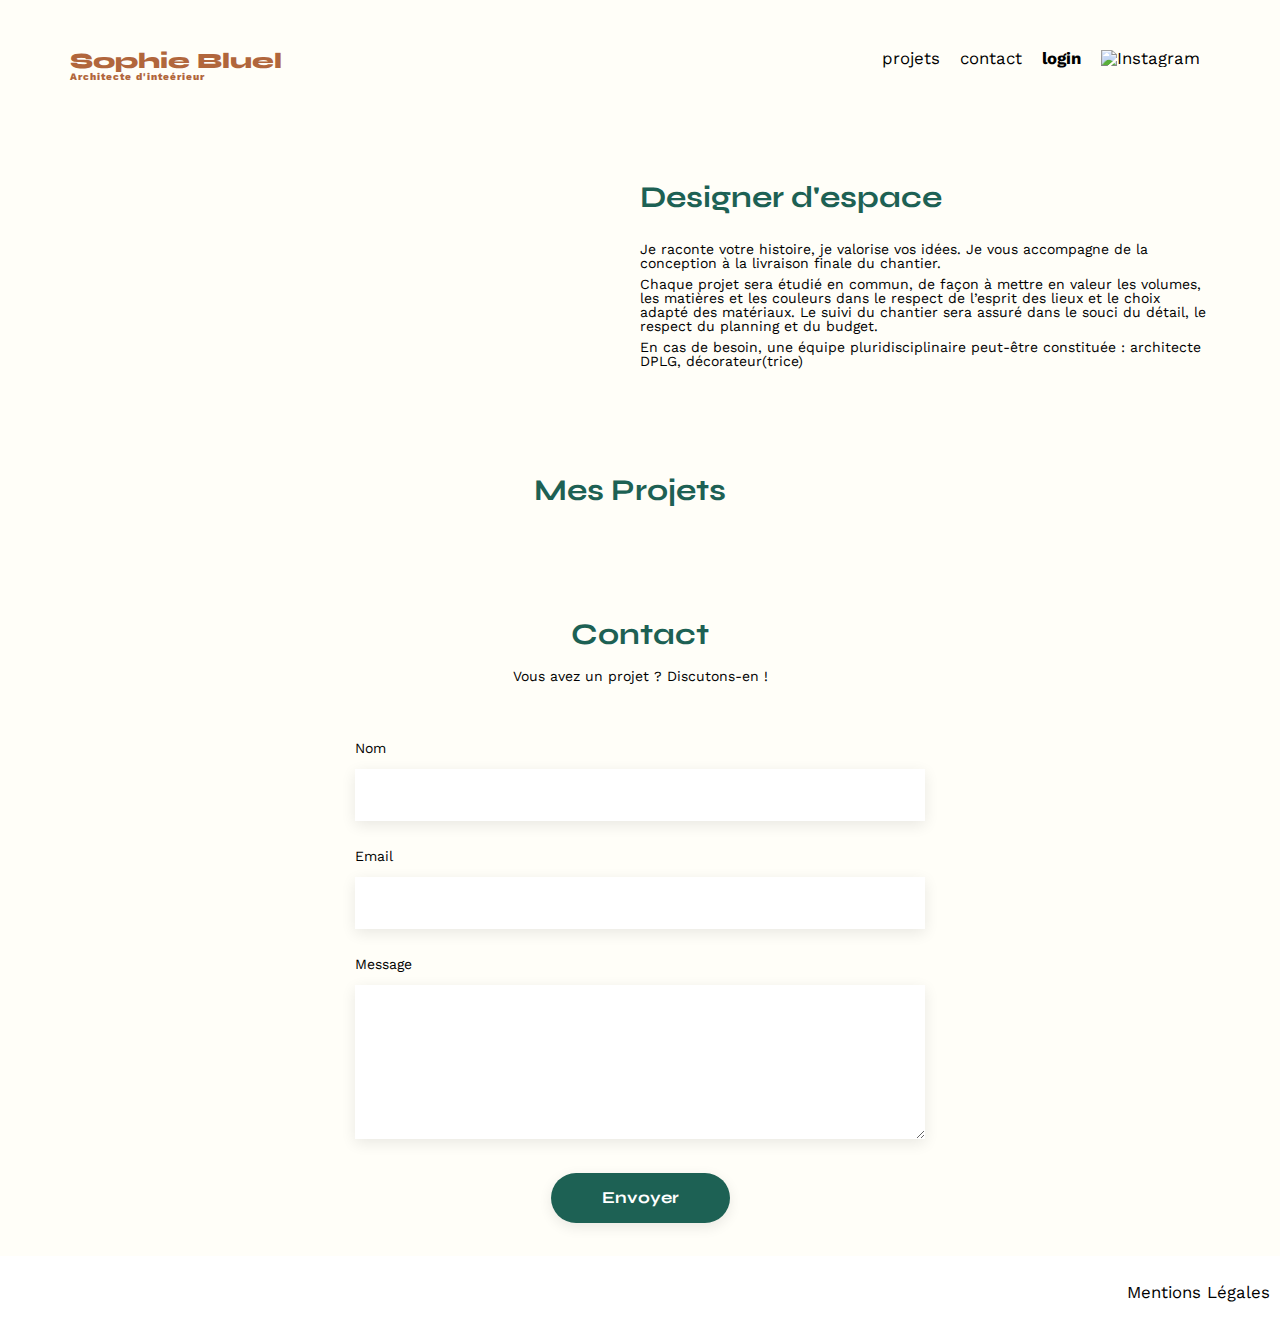
==== FrontEnd/index.html @ 90f551bc "Login fonctionnel" ====
<!DOCTYPE html>
<html lang="fr">

<head>
	<meta charset="UTF-8">
	<title>Sophie Bluel - Architecte d'intérieur</title>
	<meta name="viewport" content="width=device-width, initial-scale=1.0">
	<link rel="preconnect" href="https://fonts.googleapis.com">
	<link rel="preconnect" href="https://fonts.gstatic.com" crossorigin>
	<link href="https://fonts.googleapis.com/css2?family=Syne:wght@700;800&family=Work+Sans&display=swap"
		rel="stylesheet">
	<link rel="stylesheet" href="https://cdnjs.cloudflare.com/ajax/libs/font-awesome/6.6.0/css/all.min.css"
		integrity="sha512-Kc323vGBEqzTmouAECnVceyQqyqdsSiqLQISBL29aUW4U/M7pSPA/gEUZQqv1cwx4OnYxTxve5UMg5GT6L4JJg=="
		crossorigin="anonymous" referrerpolicy="no-referrer" />
	<meta name="description" content="">
	<link rel="stylesheet" href="./assets/css/style.css">
	<script type="module" src="./assets/js/script.js" defer></script>
	<script type="module" src="./assets/js/verification.js" defer></script>
</head>

<body>
	<header class="site-header">
		<div class="topbar hide_element">
			<div class="topbar__container">
				<i class="fa-regular fa-pen-to-square"></i>
				<p class="topbar__txt">Mode édition</p>
			</div>
		</div>
		<div class="site-header__container">
			<h1>Sophie Bluel <span>Architecte d'inteérieur</span></h1>
			<nav class="navbar">
				<ul>
					<li>projets</li>
					<li>contact</li>
					<a href="" class="navbar__link">
						<li class="js-navlogin bold-font">login</li>
					</a>
					<li><img src="./assets/icons/instagram.png" alt="Instagram"></li>
				</ul>
			</nav>
		</div>
	</header>
	<main>
		<section id="introduction">
			<figure>
				<img src="./assets/images/sophie-bluel.png" alt="">
			</figure>
			<article>
				<h2>Designer d'espace</h2>
				<p>Je raconte votre histoire, je valorise vos idées. Je vous accompagne de la conception à la livraison
					finale du chantier.</p>
				<p>Chaque projet sera étudié en commun, de façon à mettre en valeur les volumes, les matières et les
					couleurs dans le respect de l’esprit des lieux et le choix adapté des matériaux. Le suivi du
					chantier sera assuré dans le souci du détail, le respect du planning et du budget.</p>
				<p>En cas de besoin, une équipe pluridisciplinaire peut-être constituée : architecte DPLG,
					décorateur(trice)</p>
			</article>
		</section>
		<section id="portfolio" class="portfolio">
			<div class="portfolio__titlegroup">
				<h2>Mes Projets</h2>
				<div class="portfolio__editbutton hide_element">
					<i class="fa-regular fa-pen-to-square"></i>
					<p>modifier</p>
				</div>
			</div>
			<div class="portfolio__filterbar"></div>
			<div class="gallery">
			</div>
		</section>
		<section id="contact">
			<h2>Contact</h2>
			<p>Vous avez un projet ? Discutons-en !</p>
			<form action="#" method="post">
				<label for="name">Nom</label>
				<input type="text" name="name" id="name">
				<label for="email">Email</label>
				<input type="email" name="email" id="email">
				<label for="message">Message</label>
				<textarea name="message" id="message" cols="30" rows="10"></textarea>
				<input type="submit" value="Envoyer">
			</form>
		</section>
	</main>

	<footer>
		<nav>
			<ul>
				<li>Mentions Légales</li>
			</ul>
		</nav>
	</footer>
</body>

</html>
---- FrontEnd/assets/css/style.css ----
/* http://meyerweb.com/eric/tools/css/reset/
   v2.0 | 20110126
   License: none (public domain)
*/
html,
body,
div,
span,
applet,
object,
iframe,
h1,
h2,
h3,
h4,
h5,
h6,
p,
blockquote,
pre,
a,
abbr,
acronym,
address,
big,
cite,
code,
del,
dfn,
em,
img,
ins,
kbd,
q,
s,
samp,
small,
strike,
strong,
sub,
sup,
tt,
var,
b,
u,
i,
center,
dl,
dt,
dd,
ol,
ul,
li,
fieldset,
form,
label,
legend,
table,
caption,
tbody,
tfoot,
thead,
tr,
th,
td,
article,
aside,
canvas,
details,
embed,
figure,
figcaption,
footer,
header,
hgroup,
menu,
nav,
output,
ruby,
section,
summary,
time,
mark,
audio,
video {
  margin: 0;
  padding: 0;
  border: 0;
  font-size: 100%;
  font: inherit;
  vertical-align: baseline;
  background: #FFFEF8;
}

/* HTML5 display-role reset for older browsers */
article,
aside,
details,
figcaption,
figure,
footer,
header,
hgroup,
menu,
nav,
section {
  display: block;
}

html {
  min-height: 100vh;
}

html,
body {
  height: 100%;
}

main {
  width: 100%;
  max-width: 1140px;
  margin: 0 auto;
}

main {
  display: flex;
  flex-direction: column;
  align-items: center;
  flex: 1;
}

body {
  min-height: 100vh;
  display: flex;
  flex-direction: column;
  align-items: center;
  line-height: 1;
}

ol,
ul {
  list-style: none;
}

blockquote,
q {
  quotes: none;
}

blockquote:before,
blockquote:after,
q:before,
q:after {
  content: "";
  content: none;
}

table {
  border-collapse: collapse;
  border-spacing: 0;
}

/** end reset css**/
/** index **/
html .hide_element {
  display: none;
}

.bold-font {
  font-weight: bold;
}

body {
  font-family: "Work Sans";
  font-size: 14px;
}

.site-header {
  width: 100%;
  display: flex;
  flex-direction: column;
  align-items: center;
}
.site-header__logo {
  text-decoration: none;
}
.site-header__container {
  width: 100%;
  max-width: 1140px;
  display: flex;
  justify-content: space-between;
  margin: 50px 0;
}

.topbar {
  height: 59px;
  display: flex;
  justify-content: center;
  align-items: center;
  width: 100%;
  background-color: black;
}
.topbar__container {
  display: flex;
  gap: 5px;
  background-color: inherit;
}
.topbar__txt {
  background-color: inherit;
  color: white;
  font-family: "Work Sans";
  font-weight: 400;
  font-size: 16px;
}
.topbar i {
  color: white;
  background-color: inherit;
}

section {
  margin: 50px 0;
}

h1 {
  display: flex;
  flex-direction: column;
  font-family: "Syne";
  font-size: 22px;
  font-weight: 800;
  color: #B1663C;
}

h1 > span {
  font-family: "Work Sans";
  font-size: 10px;
  letter-spacing: 0.1em;
}

h2 {
  font-family: "Syne";
  font-weight: 700;
  font-size: 30px;
  color: #1D6154;
}

nav ul {
  display: flex;
  align-items: center;
  list-style-type: none;
}

nav li {
  padding: 0 10px;
  font-size: 1.2em;
}

.navbar__link {
  text-decoration: none;
  color: inherit;
}

li:hover {
  color: #B1663C;
}

#introduction {
  display: flex;
  align-items: center;
}

#introduction figure {
  flex: 1;
}

#introduction img {
  display: block;
  margin: auto;
  width: 80%;
}

#introduction article {
  flex: 1;
}

#introduction h2 {
  margin-bottom: 1em;
}

#introduction p {
  margin-bottom: 0.5em;
}

#portfolio {
  display: flex;
  flex-direction: column;
  justify-content: center;
  align-items: center;
  width: 100%;
}

#portfolio h2 {
  text-align: center;
}

.portfolio__titlegroup {
  display: flex;
  align-items: center;
  justify-content: center;
  margin-bottom: 1em;
}
.portfolio__titlegroup h2 {
  margin-right: 20px;
  margin-bottom: 0;
}
.portfolio__editbutton {
  display: flex;
  gap: 5px;
}
.portfolio__filterbar {
  display: flex;
  width: 100%;
  justify-content: center;
  gap: 10px;
  margin: 10px 0 40px 0;
}
.portfolio__filterbutton {
  font-family: "Syne";
  font-weight: 700;
  border: 1px solid #1D6154;
  text-align: center;
  border-radius: 40px;
  padding: 10px;
  color: #1D6154;
  min-width: 75px;
}
.portfolio__filterbutton:hover {
  color: white;
  background-color: #1D6154;
}

.gallery {
  display: grid;
  grid-template-columns: 1fr 1fr 1fr;
  grid-column-gap: 20px;
  grid-row-gap: 20px;
}

.gallery img {
  width: 100%;
  height: 407px;
}

#contact {
  width: 50%;
  margin: auto;
}

#contact > * {
  text-align: center;
}

#contact h2 {
  margin-bottom: 20px;
}

#contact form {
  text-align: left;
  margin-top: 30px;
  display: flex;
  flex-direction: column;
}

#contact input {
  min-width: 179px;
  height: 50px;
  font-size: 1.2em;
  border: none;
  box-shadow: 0px 4px 14px rgba(0, 0, 0, 0.09);
}

#contact label {
  margin: 2em 0 1em 0;
}

#contact textarea {
  border: none;
  box-shadow: 0px 4px 14px rgba(0, 0, 0, 0.09);
}

input[type=submit] {
  font-family: "Syne";
  font-weight: 700;
  color: white;
  background-color: #1D6154;
  margin: 2em auto;
  text-align: center;
  border-radius: 60px;
}

footer {
  box-sizing: border-box;
  width: 100%;
}
footer nav ul {
  width: 100%;
  background-color: white;
  display: flex;
  justify-content: flex-end;
  padding: 2em 0;
}
footer nav ul li {
  background-color: inherit;
}

/* LoginPage */
.log {
  font-family: "Syne";
  font-weight: 700;
  color: #1D6154;
  width: 100px;
  height: 36px;
}

.login {
  width: 100%;
  display: flex;
  flex-direction: column;
  align-items: center;
}
.login__form {
  display: flex;
  flex-direction: column;
  gap: 20px;
  align-items: center;
}
.login__group {
  display: flex;
  flex-direction: column;
  gap: 5px;
}
.login__input {
  margin-bottom: 15px;
  margin-top: 0px;
  border: none;
  box-shadow: 0px 4px 14px 0px rgba(0, 0, 0, 0.0901960784);
  width: 379px;
  height: 51px;
}
.login__submit {
  padding: 10px 50px;
  border: none;
}
.login p {
  text-decoration: underline;
  margin-top: 0px;
}/*# sourceMappingURL=style.css.map */
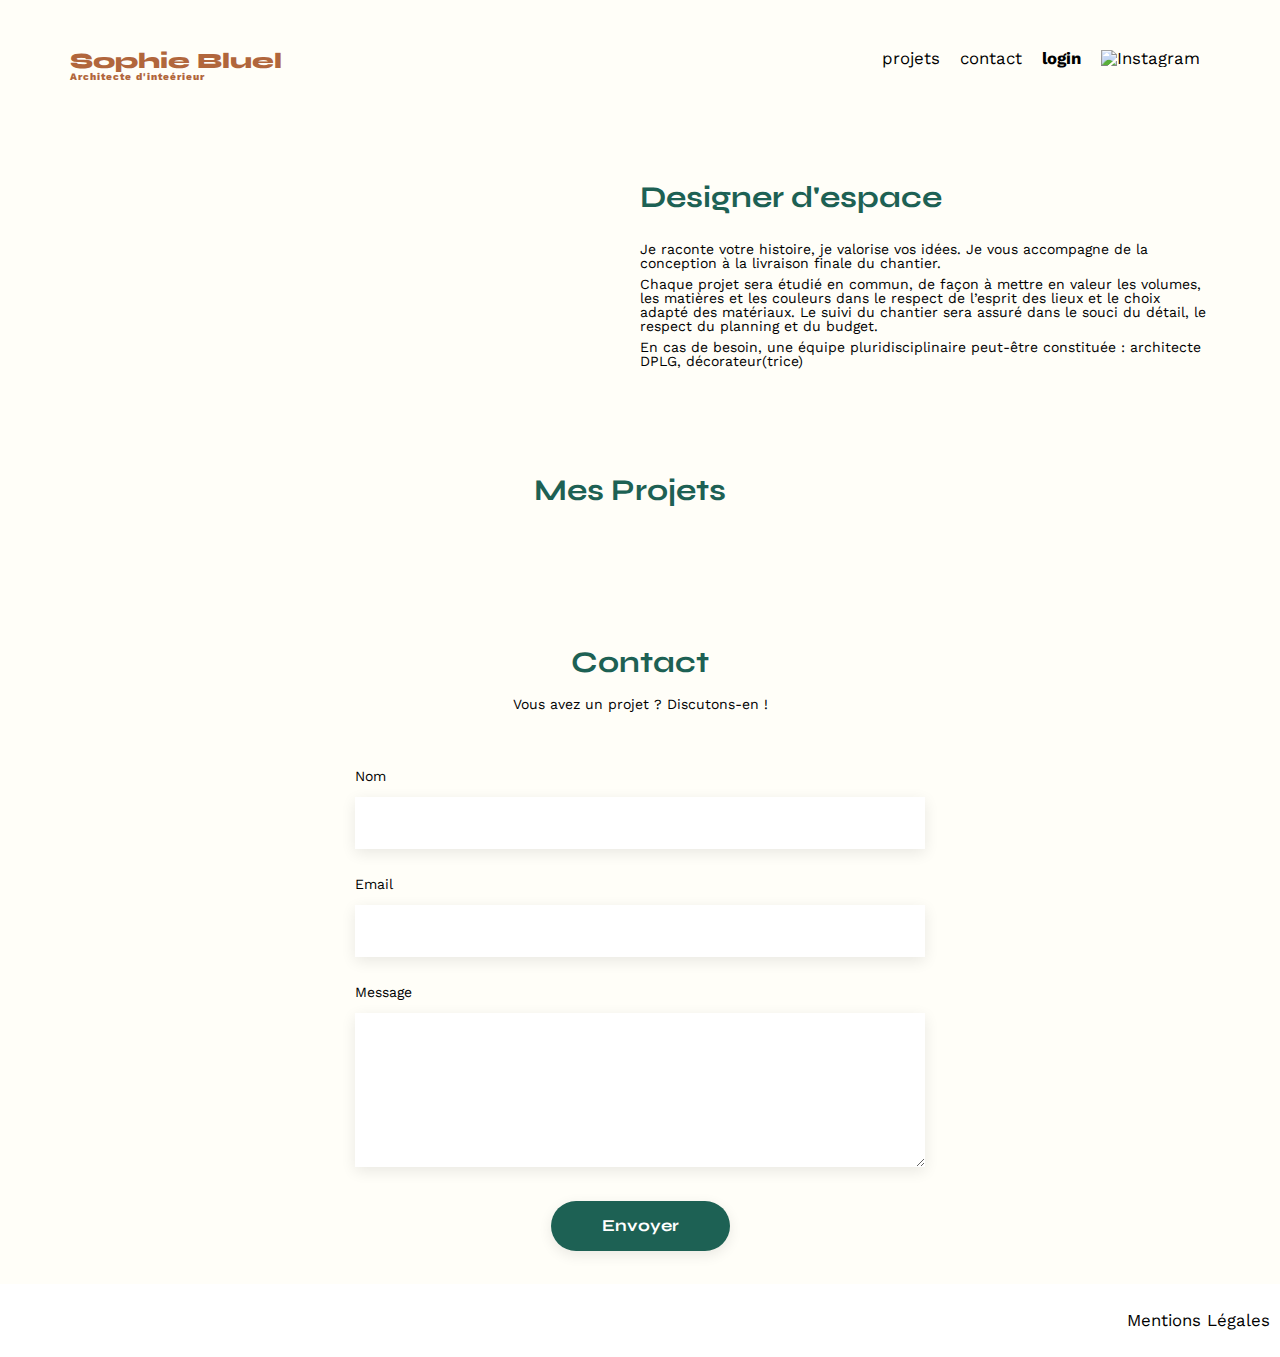
==== commit 1a569e34: "Ajout fonction de nouveau projet" ====
--- a/FrontEnd/index.html
+++ b/FrontEnd/index.html
@@ -19,6 +19,7 @@
 </head>
 
 <body>
+
 	<header class="site-header">
 		<div class="topbar hide_element">
 			<div class="topbar__container">
@@ -40,6 +41,7 @@
 			</nav>
 		</div>
 	</header>
+
 	<main>
 		<section id="introduction">
 			<figure>
@@ -65,7 +67,7 @@
 				</div>
 			</div>
 			<div class="portfolio__filterbar"></div>
-			<div class="gallery">
+			<div class="portfolio__gallery">
 			</div>
 		</section>
 		<section id="contact">
@@ -90,6 +92,49 @@
 			</ul>
 		</nav>
 	</footer>
+
+	<aside id="modal1" class="modal" aria-hidden=true role="dialog" aria-labelledby="title_modal">
+		<div class="modal__container js-modal-stop">
+			<div class="modal__icons">
+				<i class="fa-solid fa-xmark js-modal-close"></i>
+				<i class="fa-solid fa-arrow-left hide_element"></i>
+			</div>
+			<div class="modal__workslist">
+				<h2 class="modal__title">Galerie photo</h1>
+				<div class="modal__gallery"></div>
+				<div class="modal__separator"></div>
+				<input type="submit" class="modal__submit" value="Ajouter une photo">
+			</div>
+			<div class="modal__addwork hide_element">
+				<h1 class="modal__title">Ajout photo</h1>
+				<form class="modal__form" action="#" method="post">
+					<div class="modal__import-container">
+						<img class="hide_element modal__newimg" src="" alt="Aperçu image envoyée">
+						<div class="modal__importimg">
+							<i class="fa-regular fa-image"></i>
+							<label class="modal__importlabel" for="importPicture">+ Ajouter photo</label>
+							<input name="image" class="hide_element" type="file" id="importPicture" accept="image/*"
+								required>
+							<p class="formats">jpg, png : 4mo max</p>
+						</div>
+					</div>
+					<div class="modal__inputcontainer">
+						<label class="modal__label" for="title">Titre</label>
+						<input class="modal__input" type="text" name="title" id="title"
+							placeholder="Titre du projet" required>
+					</div>
+					<div class="modal__inputcontainer">
+						<label class="modal__label" for="category">Catégorie</label>
+						<select class="modal__input" name="category" id="category" required></select>
+					</div>
+					<div class="modal__separator"></div>
+					<input class="modal__submit" type="submit" value="Valider">
+				</form>
+			</div>
+		</div>
+
+	</aside>
+
 </body>
 
 </html>--- a/FrontEnd/assets/css/style.css
+++ b/FrontEnd/assets/css/style.css
@@ -166,6 +166,10 @@
   display: none;
 }
 
+html .stop-scrolling {
+  overflow: hidden;
+}
+
 .bold-font {
   font-weight: bold;
 }
@@ -306,7 +310,7 @@
   display: flex;
   align-items: center;
   justify-content: center;
-  margin-bottom: 1em;
+  margin-bottom: 3em;
 }
 .portfolio__titlegroup h2 {
   margin-right: 20px;
@@ -338,16 +342,17 @@
   background-color: #1D6154;
 }
 
-.gallery {
+.portfolio__gallery {
   display: grid;
   grid-template-columns: 1fr 1fr 1fr;
   grid-column-gap: 20px;
   grid-row-gap: 20px;
 }
-
-.gallery img {
+.portfolio__gallery img {
   width: 100%;
   height: 407px;
+  -o-object-fit: cover;
+     object-fit: cover;
 }
 
 #contact {
@@ -395,6 +400,9 @@
   margin: 2em auto;
   text-align: center;
   border-radius: 60px;
+  border: none;
+  height: 36px;
+  padding: 5px 40px;
 }
 
 footer {
@@ -448,9 +456,176 @@
 }
 .login__submit {
   padding: 10px 50px;
-  border: none;
 }
 .login p {
   text-decoration: underline;
   margin-top: 0px;
+}
+
+/* Modal */
+html .show_modal {
+  display: flex;
+}
+
+.modal * {
+  background: white;
+}
+
+.modal {
+  display: none;
+  position: fixed;
+  top: 0;
+  left: 0;
+  bottom: 0;
+  background-color: rgba(0, 0, 0, 0.3);
+  width: 100%;
+  height: 100%;
+  justify-content: center;
+  align-items: center;
+  flex-direction: column;
+}
+.modal__container {
+  width: 630px;
+  background-color: white;
+  display: flex;
+  flex-direction: column;
+  border-radius: 10px;
+  padding: 20px 20px;
+  box-sizing: border-box;
+  align-items: center;
+}
+.modal__icons {
+  display: flex;
+  flex-direction: row-reverse;
+  width: 100%;
+}
+.modal__workslist, .modal__addwork {
+  display: flex;
+  flex-direction: column;
+  box-sizing: border-box;
+  gap: 25px;
+  align-items: center;
+}
+.modal__addwork {
+  background: white;
+}
+.modal__title {
+  font-family: "Work Sans";
+  font-size: 26px;
+  font-weight: 400;
+  color: black;
+}
+.modal__gallery {
+  display: flex;
+  flex-wrap: wrap;
+  gap: 15px 5px;
+  max-width: 402px;
+}
+.modal__gallery .fa-trash-can {
+  position: absolute;
+  right: 5px;
+  top: 5px;
+  color: white;
+  background-color: black;
+  padding: 4px;
+  z-index: 10;
+  border-radius: 2px;
+}
+.modal__gallery img {
+  -o-object-fit: cover;
+     object-fit: cover;
+  width: 76px;
+}
+.modal__img {
+  position: relative;
+  z-index: 0;
+  display: flex;
+  flex-direction: row;
+  height: 102px;
+}
+.modal__separator {
+  border-top: solid 1px rgb(179, 179, 179);
+  width: 100%;
+}
+.modal__import-container {
+  display: flex;
+  flex-direction: column;
+  justify-content: center;
+  align-items: center;
+  width: 100%;
+  height: 169px;
+  padding: 15px;
+  border-radius: 3px;
+}
+.modal__import-container * {
+  background-color: #E8F1F6;
+}
+.modal__importimg {
+  display: flex;
+  flex-direction: column;
+  justify-content: center;
+  align-items: center;
+  width: 100%;
+  height: 170px;
+}
+.modal__importlabel {
+  background: #CBD6DC;
+  width: 173px;
+  height: 36px;
+  border-radius: 50px;
+  display: flex;
+  justify-content: center;
+  align-items: center;
+  margin: 10px 0;
+}
+.modal__newimg {
+  height: inherit;
+}
+.modal .fa-image {
+  align-items: center;
+  font-size: 70px;
+  color: #B9C5CC;
+}
+.modal__icons {
+  width: 100%;
+  display: flex;
+  flex-direction: row-reverse;
+  justify-content: space-between;
+}
+.modal__form {
+  display: flex;
+  gap: 25px;
+  flex-direction: column;
+  align-items: center;
+  justify-content: center;
+  width: 420px;
+}
+.modal__inputcontainer {
+  display: flex;
+  flex-direction: column;
+  gap: 10px;
+  width: 100%;
+}
+.modal__input {
+  box-shadow: 0px 4px 14px 0px rgba(0, 0, 0, 0.0901960784);
+  border: none;
+  width: 100%;
+  height: 51px;
+  box-sizing: border-box;
+  font-size: 1, 2em;
+}
+
+.modal_form__label {
+  font-family: "Work Sans";
+  font-size: 14px;
+  font-weight: 500;
+}
+
+.modal_form__input {
+  box-shadow: 0px 4px 14px 0px rgba(0, 0, 0, 0.0901960784);
+  border: none;
+  width: 100%;
+  height: 51px;
+  box-sizing: border-box;
+  font-size: 1, 2em;
 }/*# sourceMappingURL=style.css.map */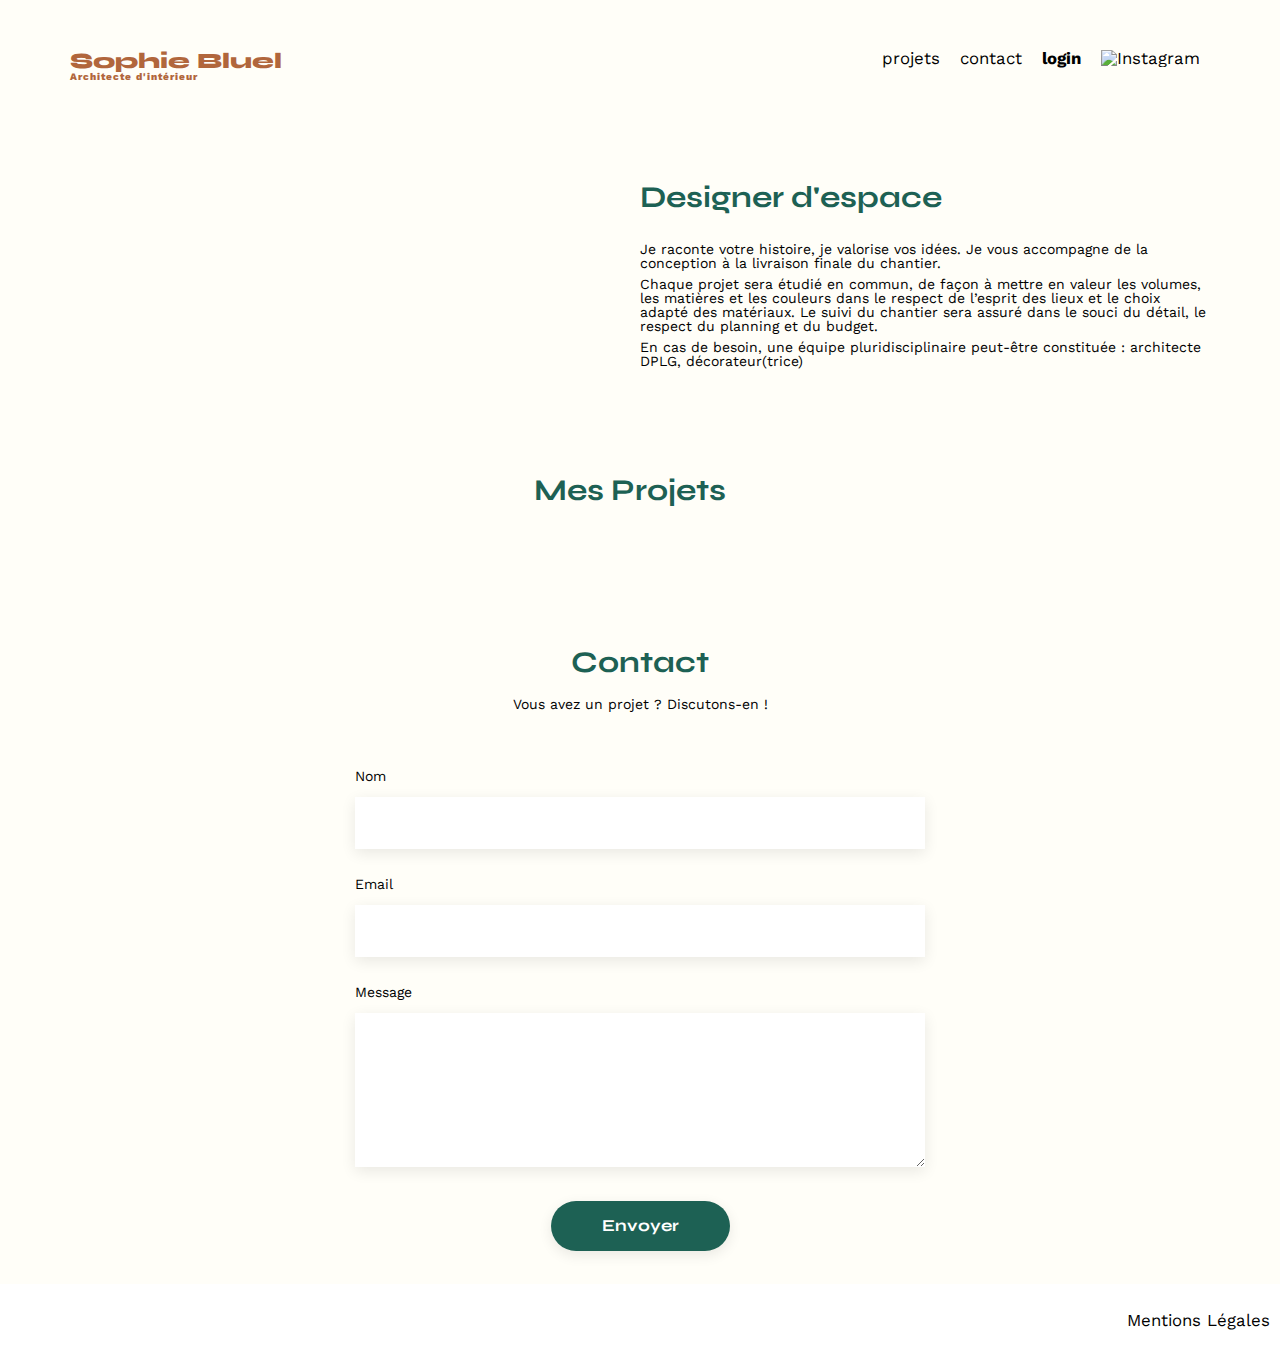
==== commit 4981cd98: "Correction liens" ====
--- a/FrontEnd/index.html
+++ b/FrontEnd/index.html
@@ -28,7 +28,9 @@
 			</div>
 		</div>
 		<div class="site-header__container">
-			<h1>Sophie Bluel <span>Architecte d'inteérieur</span></h1>
+			<a href="./index.html">
+				<h1>Sophie Bluel <span>Architecte d'intérieur</span></h1>
+			</a>
 			<nav class="navbar">
 				<ul>
 					<li>projets</li>
@@ -101,9 +103,9 @@
 			</div>
 			<div class="modal__workslist">
 				<h2 class="modal__title">Galerie photo</h1>
-				<div class="modal__gallery"></div>
-				<div class="modal__separator"></div>
-				<input type="submit" class="modal__submit" value="Ajouter une photo">
+					<div class="modal__gallery"></div>
+					<div class="modal__separator"></div>
+					<input type="submit" class="modal__submit" value="Ajouter une photo">
 			</div>
 			<div class="modal__addwork hide_element">
 				<h1 class="modal__title">Ajout photo</h1>
@@ -120,8 +122,8 @@
 					</div>
 					<div class="modal__inputcontainer">
 						<label class="modal__label" for="title">Titre</label>
-						<input class="modal__input" type="text" name="title" id="title"
-							placeholder="Titre du projet" required>
+						<input class="modal__input" type="text" name="title" id="title" placeholder="Titre du projet"
+							required>
 					</div>
 					<div class="modal__inputcontainer">
 						<label class="modal__label" for="category">Catégorie</label>
--- a/FrontEnd/assets/css/style.css
+++ b/FrontEnd/assets/css/style.css
@@ -195,6 +195,9 @@
   justify-content: space-between;
   margin: 50px 0;
 }
+.site-header a {
+  text-decoration: none;
+}
 
 .topbar {
   height: 59px;
@@ -319,6 +322,7 @@
 .portfolio__editbutton {
   display: flex;
   gap: 5px;
+  cursor: pointer;
 }
 .portfolio__filterbar {
   display: flex;
@@ -403,6 +407,7 @@
   border: none;
   height: 36px;
   padding: 5px 40px;
+  cursor: pointer;
 }
 
 footer {
@@ -530,6 +535,7 @@
   padding: 4px;
   z-index: 10;
   border-radius: 2px;
+  cursor: pointer;
 }
 .modal__gallery img {
   -o-object-fit: cover;
@@ -615,17 +621,6 @@
   font-size: 1, 2em;
 }
 
-.modal_form__label {
-  font-family: "Work Sans";
-  font-size: 14px;
-  font-weight: 500;
-}
-
-.modal_form__input {
-  box-shadow: 0px 4px 14px 0px rgba(0, 0, 0, 0.0901960784);
-  border: none;
-  width: 100%;
-  height: 51px;
-  box-sizing: border-box;
-  font-size: 1, 2em;
+.fa-arrow-left, .fa-xmark, .modal__importlabel {
+  cursor: pointer;
 }/*# sourceMappingURL=style.css.map */